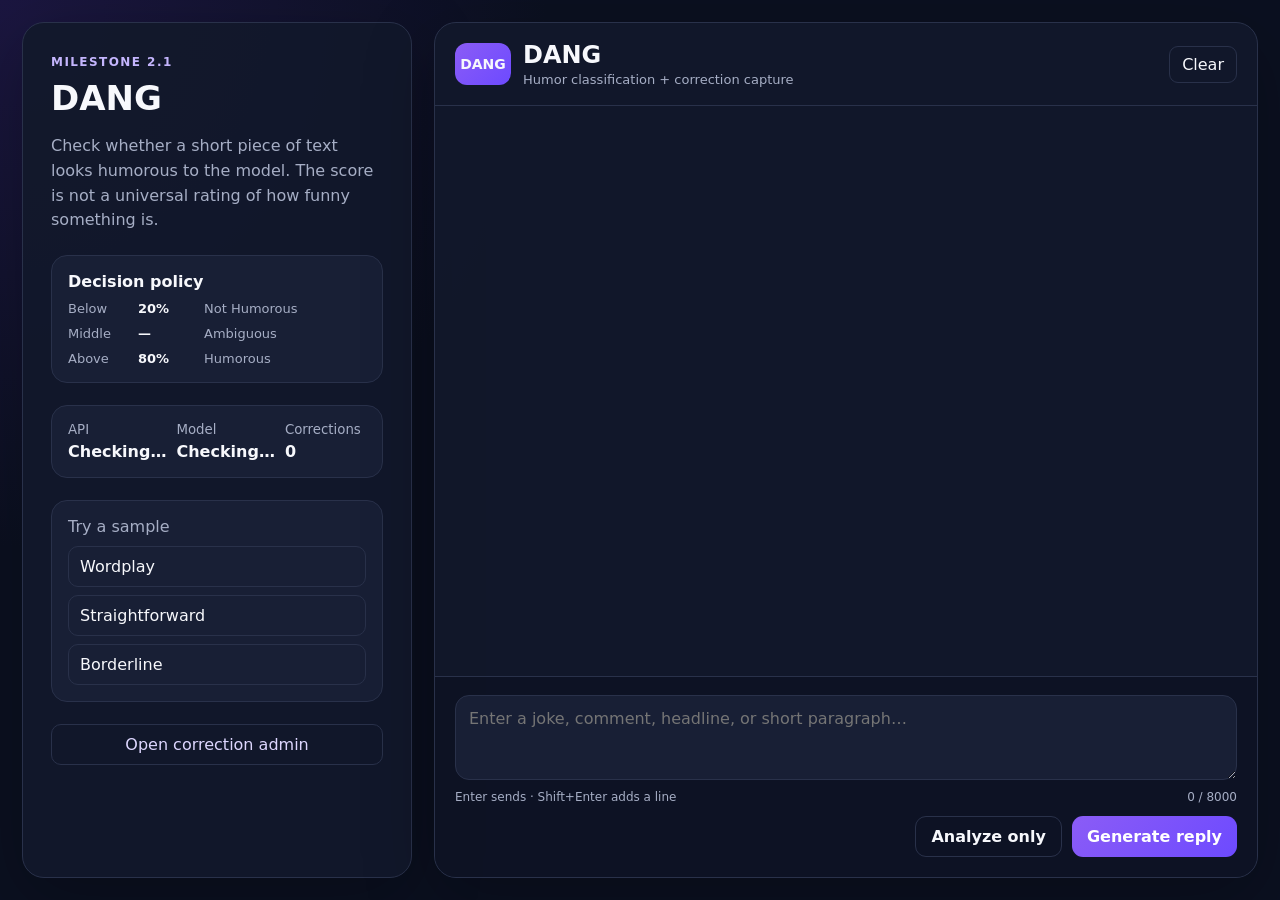
==== static/index.html @ 33f9b9e1 "Apply DANG branding to chat and administration" ====
<!DOCTYPE html><html lang="en"><head><meta charset="UTF-8"><meta name="viewport" content="width=device-width,initial-scale=1"><title>DANG</title><link rel="stylesheet" href="/static/style.css"></head><body><main class="shell"><aside class="sidebar"><span class="eyebrow">Milestone 2.1</span><h1>DANG</h1><p class="lead">Check whether a short piece of text looks humorous to the model. The score is not a universal rating of how funny something is.</p><div class="threshold-card"><strong>Decision policy</strong><div><span>Below</span><b id="low-band">20%</b><span>Not Humorous</span></div><div><span>Middle</span><b>—</b><span>Ambiguous</span></div><div><span>Above</span><b id="high-band">80%</b><span>Humorous</span></div></div><div class="status-grid"><div><small>API</small><b id="api-status">Checking…</b></div><div><small>Model</small><b id="model-status">Checking…</b></div><div><small>Corrections</small><b id="feedback-count">0</b></div></div><div class="samples"><p>Try a sample</p><button data-sample="I told my suitcase there would be no vacation this year. Now I'm dealing with emotional baggage.">Wordplay</button><button data-sample="The meeting will begin at 10:00 AM in conference room three.">Straightforward</button><button data-sample="My alarm clock and I have a complicated relationship.">Borderline</button></div><a class="admin-link" href="/admin">Open correction admin</a></aside><section class="chat"><header><div class="logo">DANG</div><div><h2>DANG</h2><p>Humor classification + correction capture</p></div><button id="clear-btn" class="ghost">Clear</button></header><div id="chat-box" class="chat-box"></div><div class="composer"><textarea id="user-input" maxlength="8000" rows="3" placeholder="Enter a joke, comment, headline, or short paragraph…"></textarea><div class="input-meta"><span>Enter sends · Shift+Enter adds a line</span><span id="char-count">0 / 8000</span></div><div class="actions"><button id="analyze-btn" class="secondary">Analyze only</button><button id="send-btn">Generate reply</button></div></div></section></main><script src="/static/script.js"></script></body></html>
---- static/style.css ----
:root{color-scheme:dark;--bg:#0b1020;--panel:#12182b;--panel2:#181f35;--line:#29314a;--text:#f7f8fc;--muted:#a6aec5;--primary:#8b5cf6;--primary2:#6d4aff}*{box-sizing:border-box}body{margin:0;font-family:Inter,ui-sans-serif,system-ui,-apple-system,BlinkMacSystemFont,"Segoe UI",sans-serif;background:radial-gradient(circle at top left,#1b1640 0,var(--bg) 35%);color:var(--text)}button,textarea,select{font:inherit}button{cursor:pointer}.shell{min-height:100vh;display:grid;grid-template-columns:minmax(300px,390px) minmax(0,1fr);gap:22px;padding:22px}.sidebar,.chat,.admin-shell{background:rgba(18,24,43,.92);border:1px solid var(--line);border-radius:22px;box-shadow:0 20px 70px rgba(0,0,0,.25)}.sidebar{padding:28px}.eyebrow{font-size:12px;text-transform:uppercase;letter-spacing:.12em;color:#c4b5fd;font-weight:800}h1{font-size:34px;margin:8px 0 10px}.lead{color:var(--muted);line-height:1.55}.threshold-card,.status-grid,.samples{margin-top:22px;border:1px solid var(--line);border-radius:16px;background:var(--panel2);padding:16px}.threshold-card>div{margin-top:10px;display:grid;grid-template-columns:62px 58px 1fr;gap:8px;color:var(--muted);font-size:13px}.threshold-card b{color:var(--text)}.status-grid{display:grid;grid-template-columns:repeat(3,1fr);gap:10px}.status-grid div{display:grid;gap:5px}.status-grid small{color:var(--muted)}.samples p{margin:0 0 10px;color:var(--muted)}.samples button,.ghost,.secondary,.incorrect-btn,.correction-choice,.admin-button{background:transparent;color:var(--text);border:1px solid var(--line)}.samples button{display:block;width:100%;text-align:left;margin-top:8px;padding:10px 11px;border-radius:10px}.admin-link,.admin-home-link{display:block;color:#ddd6fe;text-decoration:none;border:1px solid var(--line);border-radius:10px;padding:10px 12px}.admin-link{margin-top:22px;text-align:center}.chat{min-height:calc(100vh - 44px);display:grid;grid-template-rows:auto 1fr auto;overflow:hidden}.chat header{display:flex;align-items:center;gap:12px;padding:18px 20px;border-bottom:1px solid var(--line)}.logo{width:56px;height:42px;flex-shrink:0;font-size:14px;border-radius:12px;display:grid;place-items:center;font-weight:900;background:linear-gradient(135deg,var(--primary),var(--primary2))}.chat header h2{margin:0}.chat header p{margin:3px 0 0;color:var(--muted);font-size:13px}.ghost{margin-left:auto;padding:8px 12px;border-radius:9px}.chat-box{padding:22px;overflow-y:auto;display:flex;flex-direction:column;gap:14px}.message{max-width:760px}.message.user{align-self:flex-end}.bubble{padding:13px 15px;border-radius:16px;line-height:1.5;background:var(--panel2);border:1px solid var(--line);white-space:pre-wrap}.user .bubble{background:linear-gradient(135deg,#6842ce,#5134ae);border-color:transparent}.result-card{margin-top:9px;padding:13px;border-radius:13px;border:1px solid var(--line);background:rgba(8,12,25,.5)}.result-row{display:grid;grid-template-columns:145px 1fr;gap:12px;padding:5px 0}.result-row span:first-child{color:var(--muted)}.explanation{margin:9px 0 0;color:var(--muted);line-height:1.45;font-size:13px}.source{margin-top:9px;color:#c4b5fd;font-size:12px}.composer{padding:18px 20px 20px;border-top:1px solid var(--line);background:rgba(11,16,32,.6)}textarea{width:100%;resize:vertical;min-height:78px;border:1px solid var(--line);border-radius:14px;background:var(--panel2);color:var(--text);padding:13px}.input-meta{display:flex;justify-content:space-between;margin-top:6px;font-size:12px;color:var(--muted)}.actions{display:flex;justify-content:flex-end;gap:10px;margin-top:12px}.actions button{border-radius:11px;padding:10px 15px;font-weight:750}#send-btn{border:0;background:linear-gradient(135deg,var(--primary),var(--primary2));color:#fff}.typing{color:var(--muted);font-size:13px}.error .bubble{border-color:#7f1d1d;color:#fecaca}.correction-wrapper{margin-top:14px;border-top:1px solid var(--line);padding-top:12px}.incorrect-btn,.correction-choice{padding:8px 11px;border-radius:9px;font-size:13px}.correction-panel{margin-top:10px;padding:12px;border-radius:11px;background:rgba(24,31,53,.85);border:1px solid var(--line)}.correction-choices{display:flex;flex-wrap:wrap;gap:8px;margin-top:10px}.correction-saved{color:#bbf7d0;font-size:13px}.correction-error{color:#fecaca;font-size:13px;margin-top:9px}.hidden{display:none!important}.admin-page{min-height:100vh;padding:22px}.admin-shell{max-width:1500px;margin:0 auto;overflow:hidden}.admin-header{padding:22px 24px;border-bottom:1px solid var(--line);display:flex;align-items:center;gap:14px}.admin-header h1{font-size:26px;margin:0}.admin-header p{margin:4px 0 0;color:var(--muted)}.admin-home-link{margin-left:auto}.admin-content{padding:22px 24px 28px}.admin-stats{display:grid;grid-template-columns:repeat(4,minmax(140px,1fr));gap:12px}.admin-stat{background:var(--panel2);border:1px solid var(--line);border-radius:14px;padding:15px}.admin-stat small{display:block;color:var(--muted);margin-bottom:7px}.admin-stat strong{font-size:24px}.admin-toolbar{margin-top:18px;display:flex;gap:10px;align-items:center}.admin-toolbar select,.admin-row select{background:var(--panel2);color:var(--text);border:1px solid var(--line);border-radius:9px;padding:8px}.admin-button{padding:8px 11px;border-radius:9px}.admin-button.primary{background:var(--primary2)}.admin-button.danger{color:#fecaca;border-color:#7f1d1d}.admin-db,.admin-message{color:var(--muted);font-size:12px;overflow-wrap:anywhere}.admin-table-wrap{overflow-x:auto;margin-top:18px;border:1px solid var(--line);border-radius:14px}.admin-table{width:100%;border-collapse:collapse;min-width:1050px}.admin-table th,.admin-table td{border-bottom:1px solid var(--line);padding:11px;text-align:left;vertical-align:top;font-size:13px}.admin-table th{background:rgba(8,12,25,.75);color:#ddd6fe}.admin-text{min-width:300px;max-width:520px;white-space:pre-wrap}.admin-empty{padding:36px;color:var(--muted);text-align:center}@media(max-width:900px){.shell{grid-template-columns:1fr}.admin-stats{grid-template-columns:repeat(2,1fr)}}
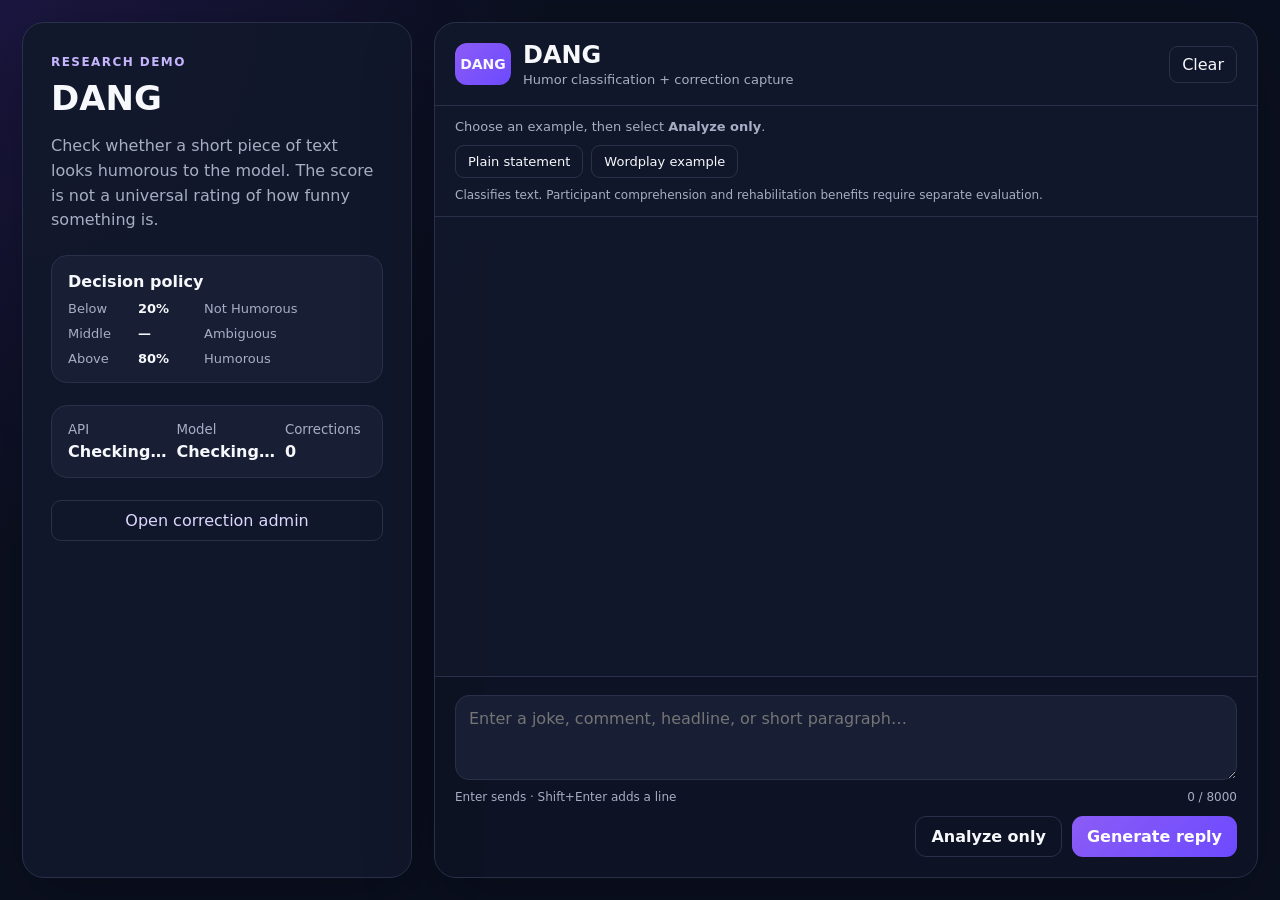
==== commit 12abee88: "Polish DANG research demo" ====
--- a/static/index.html
+++ b/static/index.html
@@ -1 +1,2 @@
-<!DOCTYPE html><html lang="en"><head><meta charset="UTF-8"><meta name="viewport" content="width=device-width,initial-scale=1"><title>DANG</title><link rel="stylesheet" href="/static/style.css"></head><body><main class="shell"><aside class="sidebar"><span class="eyebrow">Milestone 2.1</span><h1>DANG</h1><p class="lead">Check whether a short piece of text looks humorous to the model. The score is not a universal rating of how funny something is.</p><div class="threshold-card"><strong>Decision policy</strong><div><span>Below</span><b id="low-band">20%</b><span>Not Humorous</span></div><div><span>Middle</span><b>—</b><span>Ambiguous</span></div><div><span>Above</span><b id="high-band">80%</b><span>Humorous</span></div></div><div class="status-grid"><div><small>API</small><b id="api-status">Checking…</b></div><div><small>Model</small><b id="model-status">Checking…</b></div><div><small>Corrections</small><b id="feedback-count">0</b></div></div><div class="samples"><p>Try a sample</p><button data-sample="I told my suitcase there would be no vacation this year. Now I'm dealing with emotional baggage.">Wordplay</button><button data-sample="The meeting will begin at 10:00 AM in conference room three.">Straightforward</button><button data-sample="My alarm clock and I have a complicated relationship.">Borderline</button></div><a class="admin-link" href="/admin">Open correction admin</a></aside><section class="chat"><header><div class="logo">DANG</div><div><h2>DANG</h2><p>Humor classification + correction capture</p></div><button id="clear-btn" class="ghost">Clear</button></header><div id="chat-box" class="chat-box"></div><div class="composer"><textarea id="user-input" maxlength="8000" rows="3" placeholder="Enter a joke, comment, headline, or short paragraph…"></textarea><div class="input-meta"><span>Enter sends · Shift+Enter adds a line</span><span id="char-count">0 / 8000</span></div><div class="actions"><button id="analyze-btn" class="secondary">Analyze only</button><button id="send-btn">Generate reply</button></div></div></section></main><script src="/static/script.js"></script></body></html>
+<!DOCTYPE html><html lang="en"><head><meta charset="UTF-8"><meta name="viewport" content="width=device-width,initial-scale=1"><title>DANG</title><link rel="stylesheet" href="/static/style.css?v=20261002-demo"></head><body><main class="shell"><aside class="sidebar"><span class="eyebrow">Research demo</span><h1>DANG</h1><p class="lead">Check whether a short piece of text looks humorous to the model. The score is not a universal rating of how funny something is.</p><div class="threshold-card"><strong>Decision policy</strong><div><span>Below</span><b id="low-band">20%</b><span>Not Humorous</span></div><div><span>Middle</span><b>—</b><span>Ambiguous</span></div><div><span>Above</span><b id="high-band">80%</b><span>Humorous</span></div></div><div class="status-grid"><div><small>API</small><b id="api-status">Checking…</b></div><div><small>Model</small><b id="model-status">Checking…</b></div><div><small>Corrections</small><b id="feedback-count">0</b></div></div><a class="admin-link" href="/admin">Open correction admin</a></aside><section class="chat"><header><div class="logo">DANG</div><div><h2>DANG</h2><p>Humor classification + correction capture</p></div><button id="clear-btn" class="ghost">Clear</button></header><div class="demo-toolbar" aria-label="Demo examples"><p>Choose an example, then select <strong>Analyze only</strong>.</p><div class="demo-examples"><button type="button" data-sample="The meeting starts at nine tomorrow.">Plain statement</button><button type="button" data-sample="I used to be a baker, but I couldn't make enough dough.">Wordplay example</button></div><p class="research-note">Classifies text. Participant comprehension and rehabilitation benefits require separate evaluation.</p></div><div id="chat-box" class="chat-box"></div><div class="composer"><textarea id="user-input" maxlength="8000" rows="3" placeholder="Enter a joke, comment, headline, or short paragraph…"></textarea><div class="input-meta"><span>Enter sends · Shift+Enter adds a line</span><span id="char-count">0 / 8000</span></div><div class="actions"><button id="analyze-btn" class="secondary">Analyze only</button><button id="send-btn">Generate reply</button></div></div></section></main><script src="/static/script.js"></script></body></html>
+
--- a/static/style.css
+++ b/static/style.css
@@ -1 +1,13 @@
 :root{color-scheme:dark;--bg:#0b1020;--panel:#12182b;--panel2:#181f35;--line:#29314a;--text:#f7f8fc;--muted:#a6aec5;--primary:#8b5cf6;--primary2:#6d4aff}*{box-sizing:border-box}body{margin:0;font-family:Inter,ui-sans-serif,system-ui,-apple-system,BlinkMacSystemFont,"Segoe UI",sans-serif;background:radial-gradient(circle at top left,#1b1640 0,var(--bg) 35%);color:var(--text)}button,textarea,select{font:inherit}button{cursor:pointer}.shell{min-height:100vh;display:grid;grid-template-columns:minmax(300px,390px) minmax(0,1fr);gap:22px;padding:22px}.sidebar,.chat,.admin-shell{background:rgba(18,24,43,.92);border:1px solid var(--line);border-radius:22px;box-shadow:0 20px 70px rgba(0,0,0,.25)}.sidebar{padding:28px}.eyebrow{font-size:12px;text-transform:uppercase;letter-spacing:.12em;color:#c4b5fd;font-weight:800}h1{font-size:34px;margin:8px 0 10px}.lead{color:var(--muted);line-height:1.55}.threshold-card,.status-grid,.samples{margin-top:22px;border:1px solid var(--line);border-radius:16px;background:var(--panel2);padding:16px}.threshold-card>div{margin-top:10px;display:grid;grid-template-columns:62px 58px 1fr;gap:8px;color:var(--muted);font-size:13px}.threshold-card b{color:var(--text)}.status-grid{display:grid;grid-template-columns:repeat(3,1fr);gap:10px}.status-grid div{display:grid;gap:5px}.status-grid small{color:var(--muted)}.samples p{margin:0 0 10px;color:var(--muted)}.samples button,.ghost,.secondary,.incorrect-btn,.correction-choice,.admin-button{background:transparent;color:var(--text);border:1px solid var(--line)}.samples button{display:block;width:100%;text-align:left;margin-top:8px;padding:10px 11px;border-radius:10px}.admin-link,.admin-home-link{display:block;color:#ddd6fe;text-decoration:none;border:1px solid var(--line);border-radius:10px;padding:10px 12px}.admin-link{margin-top:22px;text-align:center}.chat{min-height:calc(100vh - 44px);display:grid;grid-template-rows:auto 1fr auto;overflow:hidden}.chat header{display:flex;align-items:center;gap:12px;padding:18px 20px;border-bottom:1px solid var(--line)}.logo{width:56px;height:42px;flex-shrink:0;font-size:14px;border-radius:12px;display:grid;place-items:center;font-weight:900;background:linear-gradient(135deg,var(--primary),var(--primary2))}.chat header h2{margin:0}.chat header p{margin:3px 0 0;color:var(--muted);font-size:13px}.ghost{margin-left:auto;padding:8px 12px;border-radius:9px}.chat-box{padding:22px;overflow-y:auto;display:flex;flex-direction:column;gap:14px}.message{max-width:760px}.message.user{align-self:flex-end}.bubble{padding:13px 15px;border-radius:16px;line-height:1.5;background:var(--panel2);border:1px solid var(--line);white-space:pre-wrap}.user .bubble{background:linear-gradient(135deg,#6842ce,#5134ae);border-color:transparent}.result-card{margin-top:9px;padding:13px;border-radius:13px;border:1px solid var(--line);background:rgba(8,12,25,.5)}.result-row{display:grid;grid-template-columns:145px 1fr;gap:12px;padding:5px 0}.result-row span:first-child{color:var(--muted)}.explanation{margin:9px 0 0;color:var(--muted);line-height:1.45;font-size:13px}.source{margin-top:9px;color:#c4b5fd;font-size:12px}.composer{padding:18px 20px 20px;border-top:1px solid var(--line);background:rgba(11,16,32,.6)}textarea{width:100%;resize:vertical;min-height:78px;border:1px solid var(--line);border-radius:14px;background:var(--panel2);color:var(--text);padding:13px}.input-meta{display:flex;justify-content:space-between;margin-top:6px;font-size:12px;color:var(--muted)}.actions{display:flex;justify-content:flex-end;gap:10px;margin-top:12px}.actions button{border-radius:11px;padding:10px 15px;font-weight:750}#send-btn{border:0;background:linear-gradient(135deg,var(--primary),var(--primary2));color:#fff}.typing{color:var(--muted);font-size:13px}.error .bubble{border-color:#7f1d1d;color:#fecaca}.correction-wrapper{margin-top:14px;border-top:1px solid var(--line);padding-top:12px}.incorrect-btn,.correction-choice{padding:8px 11px;border-radius:9px;font-size:13px}.correction-panel{margin-top:10px;padding:12px;border-radius:11px;background:rgba(24,31,53,.85);border:1px solid var(--line)}.correction-choices{display:flex;flex-wrap:wrap;gap:8px;margin-top:10px}.correction-saved{color:#bbf7d0;font-size:13px}.correction-error{color:#fecaca;font-size:13px;margin-top:9px}.hidden{display:none!important}.admin-page{min-height:100vh;padding:22px}.admin-shell{max-width:1500px;margin:0 auto;overflow:hidden}.admin-header{padding:22px 24px;border-bottom:1px solid var(--line);display:flex;align-items:center;gap:14px}.admin-header h1{font-size:26px;margin:0}.admin-header p{margin:4px 0 0;color:var(--muted)}.admin-home-link{margin-left:auto}.admin-content{padding:22px 24px 28px}.admin-stats{display:grid;grid-template-columns:repeat(4,minmax(140px,1fr));gap:12px}.admin-stat{background:var(--panel2);border:1px solid var(--line);border-radius:14px;padding:15px}.admin-stat small{display:block;color:var(--muted);margin-bottom:7px}.admin-stat strong{font-size:24px}.admin-toolbar{margin-top:18px;display:flex;gap:10px;align-items:center}.admin-toolbar select,.admin-row select{background:var(--panel2);color:var(--text);border:1px solid var(--line);border-radius:9px;padding:8px}.admin-button{padding:8px 11px;border-radius:9px}.admin-button.primary{background:var(--primary2)}.admin-button.danger{color:#fecaca;border-color:#7f1d1d}.admin-db,.admin-message{color:var(--muted);font-size:12px;overflow-wrap:anywhere}.admin-table-wrap{overflow-x:auto;margin-top:18px;border:1px solid var(--line);border-radius:14px}.admin-table{width:100%;border-collapse:collapse;min-width:1050px}.admin-table th,.admin-table td{border-bottom:1px solid var(--line);padding:11px;text-align:left;vertical-align:top;font-size:13px}.admin-table th{background:rgba(8,12,25,.75);color:#ddd6fe}.admin-text{min-width:300px;max-width:520px;white-space:pre-wrap}.admin-empty{padding:36px;color:var(--muted);text-align:center}@media(max-width:900px){.shell{grid-template-columns:1fr}.admin-stats{grid-template-columns:repeat(2,1fr)}}
+
+
+/* Short research demonstration: examples remain beside the conversation. */
+.demo-toolbar { padding: 12px 20px; border-bottom: 1px solid var(--line, #29314a); flex-shrink: 0; }
+.demo-toolbar p { margin: 0 0 8px; font-size: 13px; line-height: 1.45; color: var(--muted, #a6aec5); }
+.demo-examples { display: flex; flex-wrap: wrap; gap: 8px; }
+.demo-examples button { width: auto; margin: 0; padding: 8px 12px; border: 1px solid var(--line, #45405f); border-radius: 9px; background: transparent; color: inherit; font: inherit; font-size: 13px; cursor: pointer; }
+.demo-examples button:hover { background: rgba(139, 92, 246, .16); }
+.demo-examples button:focus-visible { outline: 2px solid #a78bfa; outline-offset: 3px; }
+.demo-toolbar .research-note { margin: 9px 0 0; font-size: 12px; }
+
+.chat { grid-template-rows: auto auto 1fr auto; }
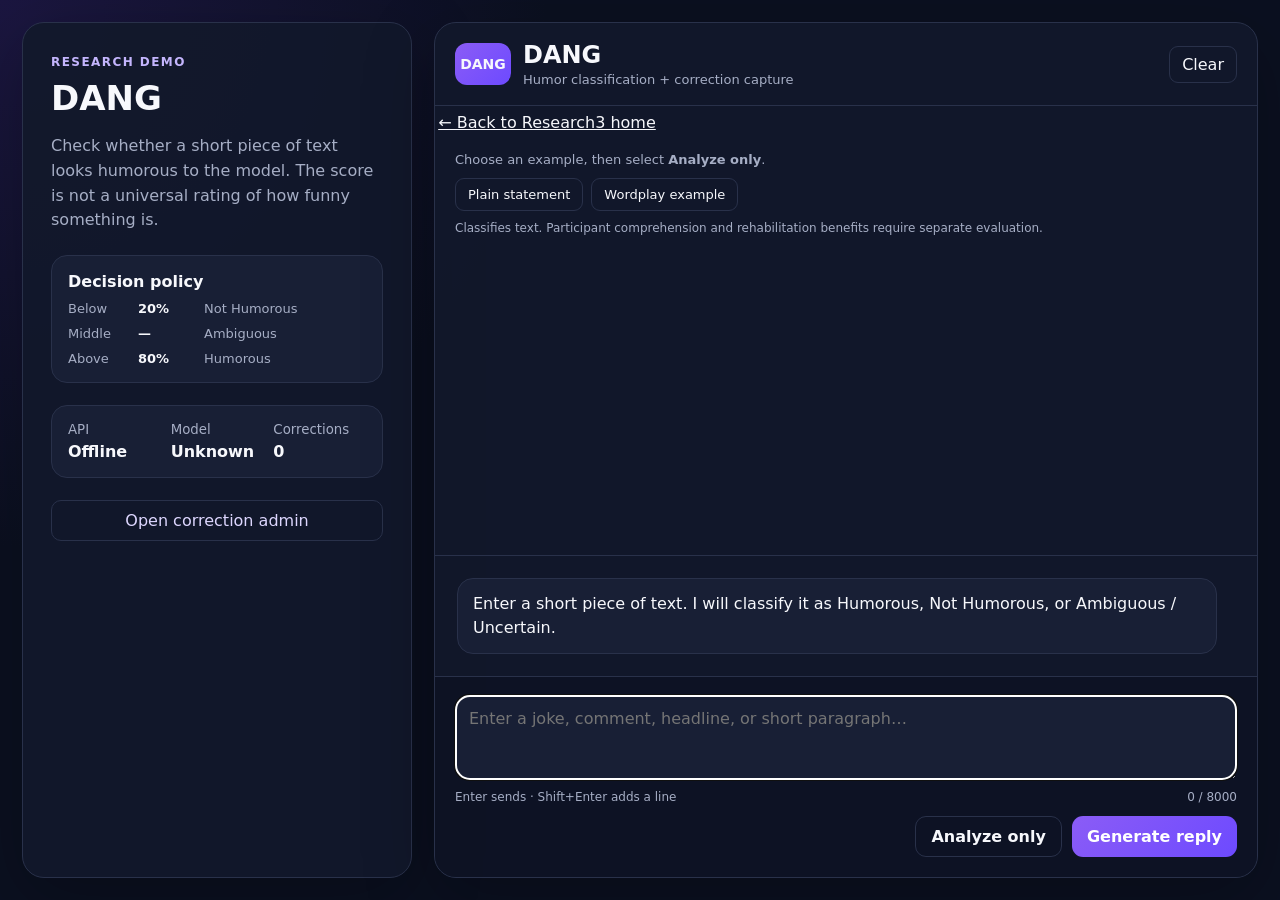
==== commit c5d1587c: "Add Research3 home links to bot pages" ====
--- a/static/index.html
+++ b/static/index.html
@@ -1,2 +1,2 @@
-<!DOCTYPE html><html lang="en"><head><meta charset="UTF-8"><meta name="viewport" content="width=device-width,initial-scale=1"><title>DANG</title><link rel="stylesheet" href="/static/style.css?v=20261002-demo"></head><body><main class="shell"><aside class="sidebar"><span class="eyebrow">Research demo</span><h1>DANG</h1><p class="lead">Check whether a short piece of text looks humorous to the model. The score is not a universal rating of how funny something is.</p><div class="threshold-card"><strong>Decision policy</strong><div><span>Below</span><b id="low-band">20%</b><span>Not Humorous</span></div><div><span>Middle</span><b>—</b><span>Ambiguous</span></div><div><span>Above</span><b id="high-band">80%</b><span>Humorous</span></div></div><div class="status-grid"><div><small>API</small><b id="api-status">Checking…</b></div><div><small>Model</small><b id="model-status">Checking…</b></div><div><small>Corrections</small><b id="feedback-count">0</b></div></div><a class="admin-link" href="/admin">Open correction admin</a></aside><section class="chat"><header><div class="logo">DANG</div><div><h2>DANG</h2><p>Humor classification + correction capture</p></div><button id="clear-btn" class="ghost">Clear</button></header><div class="demo-toolbar" aria-label="Demo examples"><p>Choose an example, then select <strong>Analyze only</strong>.</p><div class="demo-examples"><button type="button" data-sample="The meeting starts at nine tomorrow.">Plain statement</button><button type="button" data-sample="I used to be a baker, but I couldn't make enough dough.">Wordplay example</button></div><p class="research-note">Classifies text. Participant comprehension and rehabilitation benefits require separate evaluation.</p></div><div id="chat-box" class="chat-box"></div><div class="composer"><textarea id="user-input" maxlength="8000" rows="3" placeholder="Enter a joke, comment, headline, or short paragraph…"></textarea><div class="input-meta"><span>Enter sends · Shift+Enter adds a line</span><span id="char-count">0 / 8000</span></div><div class="actions"><button id="analyze-btn" class="secondary">Analyze only</button><button id="send-btn">Generate reply</button></div></div></section></main><script src="/static/script.js"></script></body></html>
+<!DOCTYPE html><html lang="en"><head><meta charset="UTF-8"><meta name="viewport" content="width=device-width,initial-scale=1"><title>DANG</title><link rel="stylesheet" href="/static/style.css?v=20261002-demo"></head><body><main class="shell"><aside class="sidebar"><span class="eyebrow">Research demo</span><h1>DANG</h1><p class="lead">Check whether a short piece of text looks humorous to the model. The score is not a universal rating of how funny something is.</p><div class="threshold-card"><strong>Decision policy</strong><div><span>Below</span><b id="low-band">20%</b><span>Not Humorous</span></div><div><span>Middle</span><b>—</b><span>Ambiguous</span></div><div><span>Above</span><b id="high-band">80%</b><span>Humorous</span></div></div><div class="status-grid"><div><small>API</small><b id="api-status">Checking…</b></div><div><small>Model</small><b id="model-status">Checking…</b></div><div><small>Corrections</small><b id="feedback-count">0</b></div></div><a class="admin-link" href="/admin">Open correction admin</a></aside><section class="chat"><header><div class="logo">DANG</div><div><h2>DANG</h2><p>Humor classification + correction capture</p></div><button id="clear-btn" class="ghost">Clear</button></header><nav aria-label="Research3 navigation"><a id="research3-home" href="https://research3.org/" style="display:inline-block;padding:.45em .2em;color:inherit;text-decoration:underline">← Back to Research3 home</a></nav><div class="demo-toolbar" aria-label="Demo examples"><p>Choose an example, then select <strong>Analyze only</strong>.</p><div class="demo-examples"><button type="button" data-sample="The meeting starts at nine tomorrow.">Plain statement</button><button type="button" data-sample="I used to be a baker, but I couldn't make enough dough.">Wordplay example</button></div><p class="research-note">Classifies text. Participant comprehension and rehabilitation benefits require separate evaluation.</p></div><div id="chat-box" class="chat-box"></div><div class="composer"><textarea id="user-input" maxlength="8000" rows="3" placeholder="Enter a joke, comment, headline, or short paragraph…"></textarea><div class="input-meta"><span>Enter sends · Shift+Enter adds a line</span><span id="char-count">0 / 8000</span></div><div class="actions"><button id="analyze-btn" class="secondary">Analyze only</button><button id="send-btn">Generate reply</button></div></div></section></main><script src="/static/script.js"></script></body></html>
 
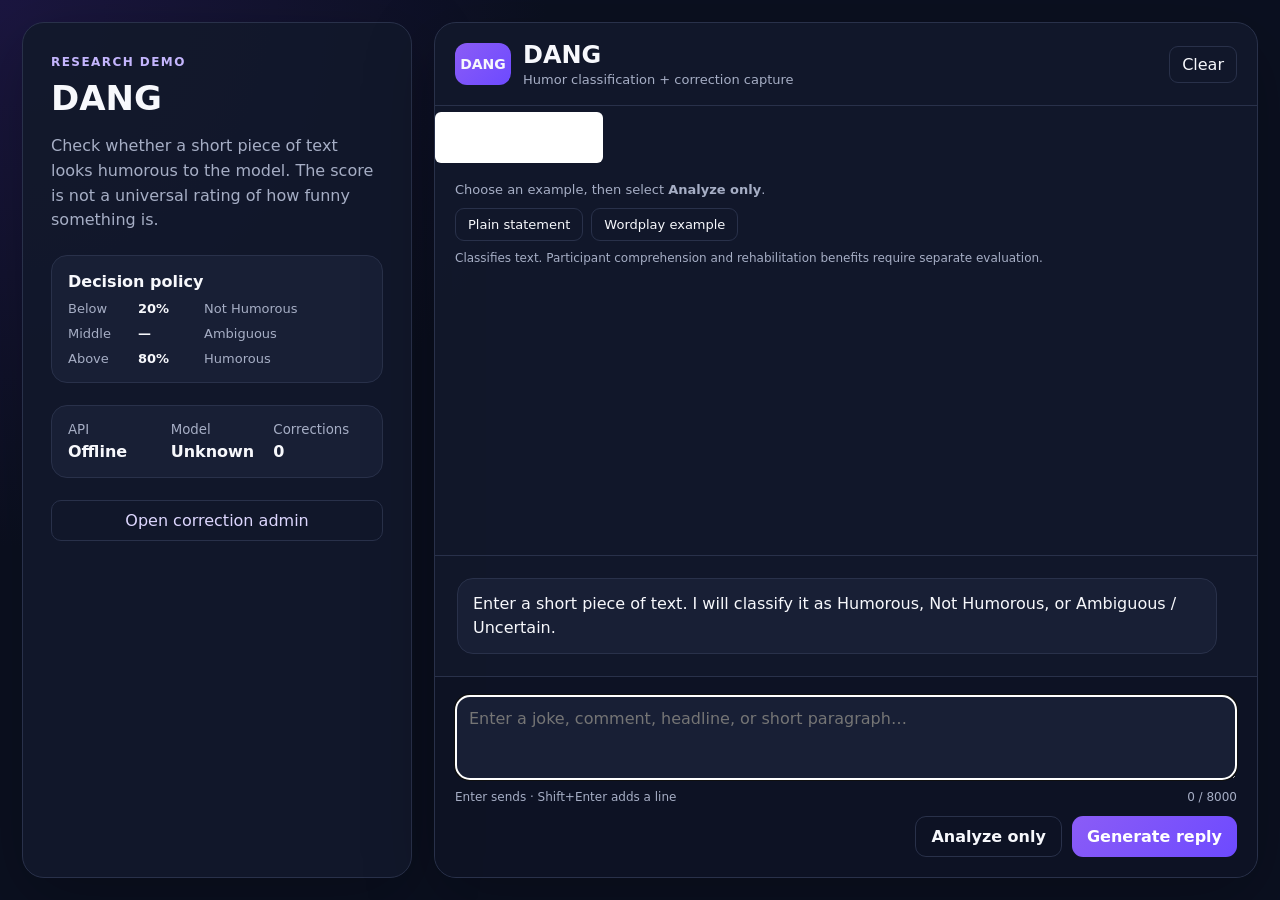
==== commit d38dc1c8: "Apply shared Research3 branding" ====
--- a/static/index.html
+++ b/static/index.html
@@ -1,2 +1,2 @@
-<!DOCTYPE html><html lang="en"><head><meta charset="UTF-8"><meta name="viewport" content="width=device-width,initial-scale=1"><title>DANG</title><link rel="stylesheet" href="/static/style.css?v=20261002-demo"></head><body><main class="shell"><aside class="sidebar"><span class="eyebrow">Research demo</span><h1>DANG</h1><p class="lead">Check whether a short piece of text looks humorous to the model. The score is not a universal rating of how funny something is.</p><div class="threshold-card"><strong>Decision policy</strong><div><span>Below</span><b id="low-band">20%</b><span>Not Humorous</span></div><div><span>Middle</span><b>—</b><span>Ambiguous</span></div><div><span>Above</span><b id="high-band">80%</b><span>Humorous</span></div></div><div class="status-grid"><div><small>API</small><b id="api-status">Checking…</b></div><div><small>Model</small><b id="model-status">Checking…</b></div><div><small>Corrections</small><b id="feedback-count">0</b></div></div><a class="admin-link" href="/admin">Open correction admin</a></aside><section class="chat"><header><div class="logo">DANG</div><div><h2>DANG</h2><p>Humor classification + correction capture</p></div><button id="clear-btn" class="ghost">Clear</button></header><nav aria-label="Research3 navigation"><a id="research3-home" href="https://research3.org/" style="display:inline-block;padding:.45em .2em;color:inherit;text-decoration:underline">← Back to Research3 home</a></nav><div class="demo-toolbar" aria-label="Demo examples"><p>Choose an example, then select <strong>Analyze only</strong>.</p><div class="demo-examples"><button type="button" data-sample="The meeting starts at nine tomorrow.">Plain statement</button><button type="button" data-sample="I used to be a baker, but I couldn't make enough dough.">Wordplay example</button></div><p class="research-note">Classifies text. Participant comprehension and rehabilitation benefits require separate evaluation.</p></div><div id="chat-box" class="chat-box"></div><div class="composer"><textarea id="user-input" maxlength="8000" rows="3" placeholder="Enter a joke, comment, headline, or short paragraph…"></textarea><div class="input-meta"><span>Enter sends · Shift+Enter adds a line</span><span id="char-count">0 / 8000</span></div><div class="actions"><button id="analyze-btn" class="secondary">Analyze only</button><button id="send-btn">Generate reply</button></div></div></section></main><script src="/static/script.js"></script></body></html>
+<!DOCTYPE html><html lang="en"><head><meta charset="UTF-8"><meta name="viewport" content="width=device-width,initial-scale=1"><title>DANG</title><link rel="icon" type="image/svg+xml" href="https://research3.org/assets/research3-icon.svg"><link rel="stylesheet" href="/static/style.css?v=20261002-demo"></head><body><main class="shell"><aside class="sidebar"><span class="eyebrow">Research demo</span><h1>DANG</h1><p class="lead">Check whether a short piece of text looks humorous to the model. The score is not a universal rating of how funny something is.</p><div class="threshold-card"><strong>Decision policy</strong><div><span>Below</span><b id="low-band">20%</b><span>Not Humorous</span></div><div><span>Middle</span><b>—</b><span>Ambiguous</span></div><div><span>Above</span><b id="high-band">80%</b><span>Humorous</span></div></div><div class="status-grid"><div><small>API</small><b id="api-status">Checking…</b></div><div><small>Model</small><b id="model-status">Checking…</b></div><div><small>Corrections</small><b id="feedback-count">0</b></div></div><a class="admin-link" href="/admin">Open correction admin</a></aside><section class="chat"><header><div class="logo">DANG</div><div><h2>DANG</h2><p>Humor classification + correction capture</p></div><button id="clear-btn" class="ghost">Clear</button></header><nav aria-label="Research3 navigation"><a id="research3-home" href="https://research3.org/" aria-label="Back to Research3 home" style="display:block;position:relative;overflow:hidden;width:min(100%, 168px);aspect-ratio:760 / 232;margin:6px 0;border-radius:6px;background:#fff"><img src="https://research3.org/assets/research3-logo.png" alt="Research3" width="1024" height="572" style="position:absolute;width:134.736842%;max-width:none;height:auto;left:-17.5%;top:-71.12069%"></a></nav><div class="demo-toolbar" aria-label="Demo examples"><p>Choose an example, then select <strong>Analyze only</strong>.</p><div class="demo-examples"><button type="button" data-sample="The meeting starts at nine tomorrow.">Plain statement</button><button type="button" data-sample="I used to be a baker, but I couldn't make enough dough.">Wordplay example</button></div><p class="research-note">Classifies text. Participant comprehension and rehabilitation benefits require separate evaluation.</p></div><div id="chat-box" class="chat-box"></div><div class="composer"><textarea id="user-input" maxlength="8000" rows="3" placeholder="Enter a joke, comment, headline, or short paragraph…"></textarea><div class="input-meta"><span>Enter sends · Shift+Enter adds a line</span><span id="char-count">0 / 8000</span></div><div class="actions"><button id="analyze-btn" class="secondary">Analyze only</button><button id="send-btn">Generate reply</button></div></div></section></main><script src="/static/script.js"></script></body></html>
 
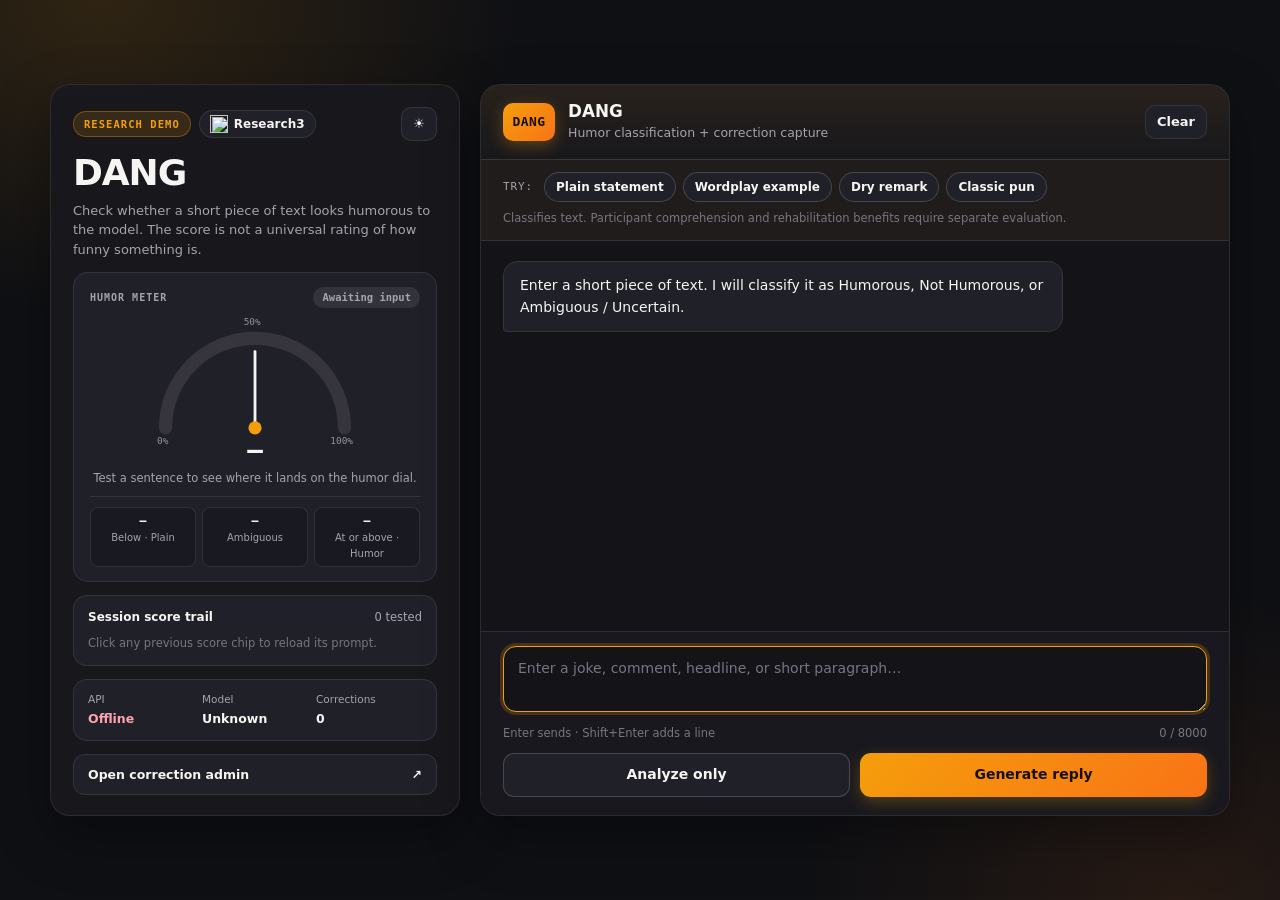
==== commit 0ddde803: "Refresh the DANG bot frontend" ====
--- a/static/index.html
+++ b/static/index.html
@@ -1,2 +1,117 @@
-<!DOCTYPE html><html lang="en"><head><meta charset="UTF-8"><meta name="viewport" content="width=device-width,initial-scale=1"><title>DANG</title><link rel="icon" type="image/svg+xml" href="https://research3.org/assets/research3-icon.svg"><link rel="stylesheet" href="/static/style.css?v=20261002-demo"></head><body><main class="shell"><aside class="sidebar"><span class="eyebrow">Research demo</span><h1>DANG</h1><p class="lead">Check whether a short piece of text looks humorous to the model. The score is not a universal rating of how funny something is.</p><div class="threshold-card"><strong>Decision policy</strong><div><span>Below</span><b id="low-band">20%</b><span>Not Humorous</span></div><div><span>Middle</span><b>—</b><span>Ambiguous</span></div><div><span>Above</span><b id="high-band">80%</b><span>Humorous</span></div></div><div class="status-grid"><div><small>API</small><b id="api-status">Checking…</b></div><div><small>Model</small><b id="model-status">Checking…</b></div><div><small>Corrections</small><b id="feedback-count">0</b></div></div><a class="admin-link" href="/admin">Open correction admin</a></aside><section class="chat"><header><div class="logo">DANG</div><div><h2>DANG</h2><p>Humor classification + correction capture</p></div><button id="clear-btn" class="ghost">Clear</button></header><nav aria-label="Research3 navigation"><a id="research3-home" href="https://research3.org/" aria-label="Back to Research3 home" style="display:block;position:relative;overflow:hidden;width:min(100%, 168px);aspect-ratio:760 / 232;margin:6px 0;border-radius:6px;background:#fff"><img src="https://research3.org/assets/research3-logo.png" alt="Research3" width="1024" height="572" style="position:absolute;width:134.736842%;max-width:none;height:auto;left:-17.5%;top:-71.12069%"></a></nav><div class="demo-toolbar" aria-label="Demo examples"><p>Choose an example, then select <strong>Analyze only</strong>.</p><div class="demo-examples"><button type="button" data-sample="The meeting starts at nine tomorrow.">Plain statement</button><button type="button" data-sample="I used to be a baker, but I couldn't make enough dough.">Wordplay example</button></div><p class="research-note">Classifies text. Participant comprehension and rehabilitation benefits require separate evaluation.</p></div><div id="chat-box" class="chat-box"></div><div class="composer"><textarea id="user-input" maxlength="8000" rows="3" placeholder="Enter a joke, comment, headline, or short paragraph…"></textarea><div class="input-meta"><span>Enter sends · Shift+Enter adds a line</span><span id="char-count">0 / 8000</span></div><div class="actions"><button id="analyze-btn" class="secondary">Analyze only</button><button id="send-btn">Generate reply</button></div></div></section></main><script src="/static/script.js"></script></body></html>
+<!DOCTYPE html>
+<html lang="en">
+<head>
+  <meta charset="UTF-8">
+  <meta name="viewport" content="width=device-width,initial-scale=1">
+  <title>DANG | Research3</title>
+  <link rel="icon" type="image/svg+xml" href="https://research3.org/assets/research3-icon.svg">
+  <link rel="stylesheet" href="/static/style.css?v=20261126-ui2">
+</head>
+<body>
+<main class="shell">
+  <aside class="sidebar" aria-label="DANG humor gauge and controls">
+    <div class="topline">
+      <div class="topline-left">
+        <span class="eyebrow">Research demo</span>
+        <a id="research3-home" class="research3-link" href="https://research3.org/" aria-label="Back to Research3 home">
+          <img class="r3-icon" src="https://research3.org/assets/research3-icon.svg" alt="" width="18" height="18">
+          <span>Research3</span>
+        </a>
+      </div>
+      <button id="theme-btn" class="ghost" type="button" aria-label="Toggle theme" title="Toggle theme">☀</button>
+    </div>
 
+    <h1>DANG</h1>
+    <p class="lead">Check whether a short piece of text looks humorous to the model. The score is not a universal rating of how funny something is.</p>
+
+    <div class="dial-card" aria-label="Live humor meter dial">
+      <div class="dial-head">
+        <span class="dial-kicker">Humor Meter</span>
+        <span id="dial-verdict" class="dial-verdict">Awaiting input</span>
+      </div>
+
+      <svg class="dial-svg" viewBox="0 -8 240 144" aria-label="Humor probability semicircular gauge">
+        <path d="M 25 115 A 95 95 0 0 1 215 115" fill="none" stroke="rgba(166,163,173,0.16)" stroke-width="14" stroke-linecap="round"/>
+        <path id="band-plain" d="M 25 115 A 95 95 0 0 1 215 115" pathLength="100" fill="none" stroke="#60a5fa" stroke-width="14" stroke-dasharray="0 100" opacity="0.72"/>
+        <path id="band-ambiguous" d="M 25 115 A 95 95 0 0 1 215 115" pathLength="100" fill="none" stroke="#f59e0b" stroke-width="14" stroke-dasharray="0 100" opacity="0.65"/>
+        <path id="band-humorous" d="M 25 115 A 95 95 0 0 1 215 115" pathLength="100" fill="none" stroke="#34d399" stroke-width="14" stroke-dasharray="0 100" opacity="0.82"/>
+        <g id="dial-needle" class="dial-needle">
+          <line x1="120" y1="115" x2="120" y2="34" stroke="currentColor" stroke-width="3" stroke-linecap="round"/>
+          <circle cx="120" cy="115" r="7" fill="#f59e0b"/>
+        </g>
+        <text x="16" y="132" fill="currentColor" opacity="0.55" font-size="10" font-family="ui-monospace, monospace">0%</text>
+        <text x="108" y="6" fill="currentColor" opacity="0.55" font-size="10" font-family="ui-monospace, monospace">50%</text>
+        <text x="200" y="132" fill="currentColor" opacity="0.55" font-size="10" font-family="ui-monospace, monospace">100%</text>
+      </svg>
+
+      <div id="dial-score" class="dial-score">—</div>
+      <p id="dial-margin" class="dial-margin">Test a sentence to see where it lands on the humor dial.</p>
+
+      <div class="policy-strip">
+        <div class="policy-item"><b id="low-band">—</b><span>Below · Plain</span></div>
+        <div class="policy-item"><b id="mid-band">—</b><span>Ambiguous</span></div>
+        <div class="policy-item"><b id="high-band">—</b><span>At or above · Humor</span></div>
+      </div>
+    </div>
+
+    <div class="trail-card">
+      <div class="trail-head">
+        <strong>Session score trail</strong>
+        <span id="trail-count">0 tested</span>
+      </div>
+      <div id="trail-list" class="trail-list">
+        <span class="trail-empty">Click any previous score chip to reload its prompt.</span>
+      </div>
+    </div>
+
+    <div class="status-grid">
+      <div><small>API</small><b id="api-status">Checking…</b></div>
+      <div><small>Model</small><b id="model-status">Checking…</b></div>
+      <div><small>Corrections</small><b id="feedback-count">0</b></div>
+    </div>
+
+    <a class="admin-link" href="/admin">
+      <span>Open correction admin</span>
+      <span aria-hidden="true">↗</span>
+    </a>
+  </aside>
+
+  <section class="chat" aria-label="DANG humor chat">
+    <header>
+      <div class="logo" aria-hidden="true">DANG</div>
+      <div>
+        <h2>DANG</h2>
+        <p>Humor classification + correction capture</p>
+      </div>
+      <button id="clear-btn" class="ghost" type="button">Clear</button>
+    </header>
+
+    <div class="demo-toolbar" aria-label="Demo examples">
+      <div class="demo-examples">
+        <span class="demo-label">Try:</span>
+        <button type="button" data-sample="The meeting starts at nine tomorrow.">Plain statement</button>
+        <button type="button" data-sample="I used to be a baker, but I couldn't make enough dough.">Wordplay example</button>
+        <button type="button" data-sample="My coffee is the only reason I'm still employed.">Dry remark</button>
+        <button type="button" data-sample="Why don't scientists trust atoms? Because they make up everything.">Classic pun</button>
+      </div>
+      <p class="research-note">Classifies text. Participant comprehension and rehabilitation benefits require separate evaluation.</p>
+    </div>
+
+    <div id="chat-box" class="chat-box" aria-live="polite"></div>
+
+    <div class="composer">
+      <textarea id="user-input" maxlength="8000" rows="2" placeholder="Enter a joke, comment, headline, or short paragraph…"></textarea>
+      <div class="input-meta">
+        <span>Enter sends · Shift+Enter adds a line</span>
+        <span id="char-count">0 / 8000</span>
+      </div>
+      <div class="actions">
+        <button id="analyze-btn" type="button" class="secondary">Analyze only</button>
+        <button id="send-btn" type="button">Generate reply</button>
+      </div>
+    </div>
+  </section>
+</main>
+<script src="/static/script.js?v=20261126-ui2"></script>
+</body>
+</html>
--- a/static/style.css
+++ b/static/style.css
@@ -1,13 +1,671 @@
-:root{color-scheme:dark;--bg:#0b1020;--panel:#12182b;--panel2:#181f35;--line:#29314a;--text:#f7f8fc;--muted:#a6aec5;--primary:#8b5cf6;--primary2:#6d4aff}*{box-sizing:border-box}body{margin:0;font-family:Inter,ui-sans-serif,system-ui,-apple-system,BlinkMacSystemFont,"Segoe UI",sans-serif;background:radial-gradient(circle at top left,#1b1640 0,var(--bg) 35%);color:var(--text)}button,textarea,select{font:inherit}button{cursor:pointer}.shell{min-height:100vh;display:grid;grid-template-columns:minmax(300px,390px) minmax(0,1fr);gap:22px;padding:22px}.sidebar,.chat,.admin-shell{background:rgba(18,24,43,.92);border:1px solid var(--line);border-radius:22px;box-shadow:0 20px 70px rgba(0,0,0,.25)}.sidebar{padding:28px}.eyebrow{font-size:12px;text-transform:uppercase;letter-spacing:.12em;color:#c4b5fd;font-weight:800}h1{font-size:34px;margin:8px 0 10px}.lead{color:var(--muted);line-height:1.55}.threshold-card,.status-grid,.samples{margin-top:22px;border:1px solid var(--line);border-radius:16px;background:var(--panel2);padding:16px}.threshold-card>div{margin-top:10px;display:grid;grid-template-columns:62px 58px 1fr;gap:8px;color:var(--muted);font-size:13px}.threshold-card b{color:var(--text)}.status-grid{display:grid;grid-template-columns:repeat(3,1fr);gap:10px}.status-grid div{display:grid;gap:5px}.status-grid small{color:var(--muted)}.samples p{margin:0 0 10px;color:var(--muted)}.samples button,.ghost,.secondary,.incorrect-btn,.correction-choice,.admin-button{background:transparent;color:var(--text);border:1px solid var(--line)}.samples button{display:block;width:100%;text-align:left;margin-top:8px;padding:10px 11px;border-radius:10px}.admin-link,.admin-home-link{display:block;color:#ddd6fe;text-decoration:none;border:1px solid var(--line);border-radius:10px;padding:10px 12px}.admin-link{margin-top:22px;text-align:center}.chat{min-height:calc(100vh - 44px);display:grid;grid-template-rows:auto 1fr auto;overflow:hidden}.chat header{display:flex;align-items:center;gap:12px;padding:18px 20px;border-bottom:1px solid var(--line)}.logo{width:56px;height:42px;flex-shrink:0;font-size:14px;border-radius:12px;display:grid;place-items:center;font-weight:900;background:linear-gradient(135deg,var(--primary),var(--primary2))}.chat header h2{margin:0}.chat header p{margin:3px 0 0;color:var(--muted);font-size:13px}.ghost{margin-left:auto;padding:8px 12px;border-radius:9px}.chat-box{padding:22px;overflow-y:auto;display:flex;flex-direction:column;gap:14px}.message{max-width:760px}.message.user{align-self:flex-end}.bubble{padding:13px 15px;border-radius:16px;line-height:1.5;background:var(--panel2);border:1px solid var(--line);white-space:pre-wrap}.user .bubble{background:linear-gradient(135deg,#6842ce,#5134ae);border-color:transparent}.result-card{margin-top:9px;padding:13px;border-radius:13px;border:1px solid var(--line);background:rgba(8,12,25,.5)}.result-row{display:grid;grid-template-columns:145px 1fr;gap:12px;padding:5px 0}.result-row span:first-child{color:var(--muted)}.explanation{margin:9px 0 0;color:var(--muted);line-height:1.45;font-size:13px}.source{margin-top:9px;color:#c4b5fd;font-size:12px}.composer{padding:18px 20px 20px;border-top:1px solid var(--line);background:rgba(11,16,32,.6)}textarea{width:100%;resize:vertical;min-height:78px;border:1px solid var(--line);border-radius:14px;background:var(--panel2);color:var(--text);padding:13px}.input-meta{display:flex;justify-content:space-between;margin-top:6px;font-size:12px;color:var(--muted)}.actions{display:flex;justify-content:flex-end;gap:10px;margin-top:12px}.actions button{border-radius:11px;padding:10px 15px;font-weight:750}#send-btn{border:0;background:linear-gradient(135deg,var(--primary),var(--primary2));color:#fff}.typing{color:var(--muted);font-size:13px}.error .bubble{border-color:#7f1d1d;color:#fecaca}.correction-wrapper{margin-top:14px;border-top:1px solid var(--line);padding-top:12px}.incorrect-btn,.correction-choice{padding:8px 11px;border-radius:9px;font-size:13px}.correction-panel{margin-top:10px;padding:12px;border-radius:11px;background:rgba(24,31,53,.85);border:1px solid var(--line)}.correction-choices{display:flex;flex-wrap:wrap;gap:8px;margin-top:10px}.correction-saved{color:#bbf7d0;font-size:13px}.correction-error{color:#fecaca;font-size:13px;margin-top:9px}.hidden{display:none!important}.admin-page{min-height:100vh;padding:22px}.admin-shell{max-width:1500px;margin:0 auto;overflow:hidden}.admin-header{padding:22px 24px;border-bottom:1px solid var(--line);display:flex;align-items:center;gap:14px}.admin-header h1{font-size:26px;margin:0}.admin-header p{margin:4px 0 0;color:var(--muted)}.admin-home-link{margin-left:auto}.admin-content{padding:22px 24px 28px}.admin-stats{display:grid;grid-template-columns:repeat(4,minmax(140px,1fr));gap:12px}.admin-stat{background:var(--panel2);border:1px solid var(--line);border-radius:14px;padding:15px}.admin-stat small{display:block;color:var(--muted);margin-bottom:7px}.admin-stat strong{font-size:24px}.admin-toolbar{margin-top:18px;display:flex;gap:10px;align-items:center}.admin-toolbar select,.admin-row select{background:var(--panel2);color:var(--text);border:1px solid var(--line);border-radius:9px;padding:8px}.admin-button{padding:8px 11px;border-radius:9px}.admin-button.primary{background:var(--primary2)}.admin-button.danger{color:#fecaca;border-color:#7f1d1d}.admin-db,.admin-message{color:var(--muted);font-size:12px;overflow-wrap:anywhere}.admin-table-wrap{overflow-x:auto;margin-top:18px;border:1px solid var(--line);border-radius:14px}.admin-table{width:100%;border-collapse:collapse;min-width:1050px}.admin-table th,.admin-table td{border-bottom:1px solid var(--line);padding:11px;text-align:left;vertical-align:top;font-size:13px}.admin-table th{background:rgba(8,12,25,.75);color:#ddd6fe}.admin-text{min-width:300px;max-width:520px;white-space:pre-wrap}.admin-empty{padding:36px;color:var(--muted);text-align:center}@media(max-width:900px){.shell{grid-template-columns:1fr}.admin-stats{grid-template-columns:repeat(2,1fr)}}
-
-
-/* Short research demonstration: examples remain beside the conversation. */
-.demo-toolbar { padding: 12px 20px; border-bottom: 1px solid var(--line, #29314a); flex-shrink: 0; }
-.demo-toolbar p { margin: 0 0 8px; font-size: 13px; line-height: 1.45; color: var(--muted, #a6aec5); }
-.demo-examples { display: flex; flex-wrap: wrap; gap: 8px; }
-.demo-examples button { width: auto; margin: 0; padding: 8px 12px; border: 1px solid var(--line, #45405f); border-radius: 9px; background: transparent; color: inherit; font: inherit; font-size: 13px; cursor: pointer; }
-.demo-examples button:hover { background: rgba(139, 92, 246, .16); }
-.demo-examples button:focus-visible { outline: 2px solid #a78bfa; outline-offset: 3px; }
-.demo-toolbar .research-note { margin: 9px 0 0; font-size: 12px; }
-
-.chat { grid-template-rows: auto auto 1fr auto; }
+:root {
+  color-scheme: dark;
+  --bg: #0f1014;
+  --bg-glow-1: rgba(245, 158, 11, 0.14);
+  --bg-glow-2: rgba(249, 115, 22, 0.1);
+  --surface: rgba(24, 24, 30, 0.92);
+  --surface-solid: #18181e;
+  --panel: rgba(24, 24, 30, 0.92);
+  --panel2: #202028;
+  --card: #202028;
+  --card-hover: #282833;
+  --chat-bg: #131318;
+  --line: rgba(255, 255, 255, 0.09);
+  --line-strong: rgba(255, 255, 255, 0.17);
+  --text: #f7f5f2;
+  --muted: #a6a3ad;
+  --dim: #787582;
+  --primary: #f59e0b;
+  --primary2: #f97316;
+  --amber: #f59e0b;
+  --coral: #f97316;
+  --accent-grad: linear-gradient(135deg, #f59e0b 0%, #f97316 100%);
+  --amber-wash: rgba(245, 158, 11, 0.14);
+  --amber-border: rgba(245, 158, 11, 0.34);
+  --sky: #60a5fa;
+  --sky-wash: rgba(96, 165, 250, 0.14);
+  --ok: #34d399;
+  --ok-wash: rgba(52, 211, 153, 0.14);
+  --err: #fda4af;
+  --err-wash: rgba(244, 63, 94, 0.16);
+  --mono: ui-monospace, "SFMono-Regular", Menlo, Consolas, monospace;
+  --sans: Inter, ui-sans-serif, system-ui, -apple-system, BlinkMacSystemFont, "Segoe UI", sans-serif;
+}
+
+body.light-theme {
+  color-scheme: light;
+  --bg: #f8f6f2;
+  --bg-glow-1: rgba(245, 158, 11, 0.08);
+  --bg-glow-2: rgba(249, 115, 22, 0.06);
+  --surface: rgba(255, 255, 255, 0.96);
+  --surface-solid: #ffffff;
+  --panel: rgba(255, 255, 255, 0.96);
+  --panel2: #f6f4ef;
+  --card: #f6f4ef;
+  --card-hover: #eeebe4;
+  --chat-bg: #faf9f6;
+  --line: rgba(28, 25, 23, 0.1);
+  --line-strong: rgba(28, 25, 23, 0.18);
+  --text: #1c1917;
+  --muted: #57534e;
+  --dim: #78716c;
+  --primary: #d97706;
+  --primary2: #ea580c;
+  --amber: #d97706;
+  --coral: #ea580c;
+  --accent-grad: linear-gradient(135deg, #d97706 0%, #ea580c 100%);
+  --amber-wash: rgba(217, 119, 6, 0.1);
+  --amber-border: rgba(217, 119, 6, 0.28);
+  --sky: #2563eb;
+  --sky-wash: rgba(37, 99, 235, 0.1);
+  --ok: #059669;
+  --ok-wash: rgba(5, 150, 105, 0.1);
+  --err: #be123c;
+  --err-wash: #fff1f2;
+}
+
+*, *::before, *::after { box-sizing: border-box; }
+
+body {
+  margin: 0;
+  min-height: 100vh;
+  font-family: var(--sans);
+  font-size: 15px;
+  line-height: 1.55;
+  background-color: var(--bg);
+  background-image:
+    radial-gradient(620px 460px at 8% 0%, var(--bg-glow-1), transparent 68%),
+    radial-gradient(560px 460px at 92% 100%, var(--bg-glow-2), transparent 68%);
+  color: var(--text);
+  -webkit-font-smoothing: antialiased;
+  padding: 20px;
+  display: flex;
+  align-items: center;
+  justify-content: center;
+  transition: background-color 200ms ease, color 200ms ease;
+}
+
+button, textarea, select { font: inherit; }
+button { cursor: pointer; }
+a { color: var(--amber); text-underline-offset: 4px; }
+:focus-visible { outline: 2.5px solid var(--amber); outline-offset: 3px; }
+
+/* 2-Column Shell */
+.shell {
+  width: min(100%, 1180px);
+  display: grid;
+  grid-template-columns: minmax(330px, 410px) minmax(0, 1fr);
+  gap: 20px;
+  align-items: stretch;
+}
+
+.sidebar,
+.chat,
+.admin-shell {
+  background: var(--surface);
+  border: 1px solid var(--line);
+  border-radius: 20px;
+  box-shadow: 0 20px 54px rgba(0, 0, 0, 0.34);
+  backdrop-filter: blur(14px);
+  -webkit-backdrop-filter: blur(14px);
+}
+
+/* Left Column */
+.sidebar {
+  padding: 22px 22px 20px;
+  display: flex;
+  flex-direction: column;
+  gap: 13px;
+}
+
+.topline {
+  display: flex;
+  align-items: center;
+  justify-content: space-between;
+  gap: 8px;
+}
+
+.topline-left { display: flex; align-items: center; gap: 8px; }
+
+.eyebrow {
+  display: inline-flex;
+  align-items: center;
+  padding: 4px 10px;
+  border-radius: 999px;
+  background: var(--amber-wash);
+  border: 1px solid var(--amber-border);
+  color: var(--amber);
+  font-family: var(--mono);
+  font-size: 10.5px;
+  font-weight: 700;
+  letter-spacing: 0.1em;
+  text-transform: uppercase;
+}
+
+.research3-link {
+  display: inline-flex;
+  align-items: center;
+  gap: 6px;
+  padding: 4px 10px;
+  border-radius: 999px;
+  border: 1px solid var(--line);
+  background: var(--card);
+  color: var(--text);
+  font-size: 12px;
+  font-weight: 600;
+  text-decoration: none;
+  transition: border-color 150ms ease, background-color 150ms ease;
+}
+
+.research3-link:hover { border-color: var(--amber); background: var(--card-hover); }
+
+.r3-icon {
+  width: 18px;
+  height: 18px;
+  object-fit: contain;
+  flex-shrink: 0;
+}
+
+.ghost {
+  display: inline-flex;
+  align-items: center;
+  justify-content: center;
+  min-width: 34px;
+  height: 34px;
+  padding: 0 11px;
+  border-radius: 10px;
+  border: 1px solid var(--line);
+  background: var(--card);
+  color: var(--text);
+  font-size: 13px;
+  font-weight: 600;
+  transition: border-color 150ms ease, background-color 150ms ease;
+}
+
+.ghost:hover { border-color: var(--line-strong); background: var(--card-hover); }
+
+.sidebar h1 {
+  margin: 0;
+  font-size: clamp(1.85rem, 3vw, 2.25rem);
+  font-weight: 800;
+  letter-spacing: -0.03em;
+  line-height: 1.05;
+}
+
+.lead { margin: -4px 0 0; font-size: 13px; line-height: 1.5; color: var(--muted); }
+
+/* Semicircular Humor Meter */
+.dial-card {
+  background: var(--card);
+  border: 1px solid var(--line);
+  border-radius: 15px;
+  padding: 14px 16px;
+  display: flex;
+  flex-direction: column;
+  align-items: center;
+  text-align: center;
+}
+
+.dial-head {
+  width: 100%;
+  display: flex;
+  align-items: center;
+  justify-content: space-between;
+  margin-bottom: 4px;
+}
+
+.dial-kicker {
+  font-family: var(--mono);
+  font-size: 10px;
+  font-weight: 700;
+  letter-spacing: 0.1em;
+  text-transform: uppercase;
+  color: var(--muted);
+}
+
+.dial-verdict {
+  font-family: var(--mono);
+  font-size: 10.5px;
+  font-weight: 700;
+  padding: 2px 9px;
+  border-radius: 999px;
+  background: rgba(166, 163, 173, 0.14);
+  color: var(--muted);
+}
+
+.dial-verdict.is-plain { background: var(--sky-wash); color: var(--sky); }
+.dial-verdict.is-ambiguous { background: var(--amber-wash); color: var(--amber); }
+.dial-verdict.is-humorous { background: var(--ok-wash); color: var(--ok); }
+
+.dial-svg { width: 100%; max-width: 226px; height: auto; overflow: visible; }
+
+.dial-needle {
+  transform-origin: 120px 115px;
+  transform: rotate(0deg);
+  transition: transform 480ms cubic-bezier(0.22, 1, 0.36, 1);
+}
+
+.dial-score {
+  margin-top: -10px;
+  font-family: var(--mono);
+  font-size: 26px;
+  font-weight: 800;
+  line-height: 1.05;
+  color: var(--text);
+}
+
+.dial-margin { margin: 5px 0 0; font-size: 11.5px; color: var(--muted); line-height: 1.4; }
+
+.policy-strip {
+  width: 100%;
+  margin-top: 10px;
+  padding-top: 10px;
+  border-top: 1px solid var(--line);
+  display: grid;
+  grid-template-columns: repeat(3, minmax(0, 1fr));
+  gap: 6px;
+}
+
+.policy-item {
+  background: rgba(15, 16, 20, 0.35);
+  border: 1px solid var(--line);
+  border-radius: 8px;
+  padding: 5px 6px;
+}
+
+body.light-theme .policy-item { background: #ffffff; }
+
+.policy-item b { display: block; font-family: var(--mono); font-size: 11.5px; color: var(--text); }
+.policy-item span { display: block; font-size: 10px; color: var(--muted); }
+
+/* Session Trail */
+.trail-card {
+  background: var(--card);
+  border: 1px solid var(--line);
+  border-radius: 14px;
+  padding: 12px 14px;
+  display: flex;
+  flex-direction: column;
+  gap: 8px;
+}
+
+.trail-head { display: flex; align-items: center; justify-content: space-between; font-size: 11.5px; color: var(--muted); }
+.trail-head strong { color: var(--text); font-size: 12px; }
+.trail-list { display: flex; flex-wrap: wrap; gap: 6px; }
+.trail-empty { font-size: 11.5px; color: var(--dim); }
+
+.trail-chip {
+  display: inline-flex;
+  align-items: center;
+  gap: 6px;
+  padding: 3px 8px;
+  border-radius: 7px;
+  border: 1px solid var(--line);
+  background: var(--surface-solid);
+  color: var(--text);
+  font-family: var(--mono);
+  font-size: 11px;
+  font-weight: 700;
+  transition: border-color 140ms ease;
+}
+
+.trail-chip:hover { border-color: var(--amber); }
+
+.swatch { width: 7px; height: 7px; border-radius: 50%; }
+.swatch-plain { background: var(--sky); }
+.swatch-ambig { background: var(--amber); }
+.swatch-humor { background: var(--ok); }
+
+/* Status Grid */
+.status-grid {
+  background: var(--card);
+  border: 1px solid var(--line);
+  border-radius: 14px;
+  padding: 11px 14px;
+  display: grid;
+  grid-template-columns: repeat(3, minmax(0, 1fr));
+  gap: 8px;
+}
+
+.status-grid > div { display: flex; flex-direction: column; gap: 2px; }
+.status-grid small { font-size: 10.5px; color: var(--muted); }
+.status-grid b { font-size: 12.5px; font-weight: 700; }
+.status-ok { color: var(--ok); }
+.status-error { color: var(--err); }
+
+.admin-link {
+  margin-top: auto;
+  display: flex;
+  align-items: center;
+  justify-content: space-between;
+  padding: 10px 14px;
+  border-radius: 12px;
+  border: 1px solid var(--line);
+  background: var(--card);
+  color: var(--text);
+  font-size: 12.5px;
+  font-weight: 600;
+  text-decoration: none;
+  transition: border-color 150ms ease, background-color 150ms ease;
+}
+
+.admin-link:hover { border-color: var(--amber); background: var(--card-hover); color: var(--amber); }
+
+/* Right Column: Chat */
+.chat {
+  display: flex;
+  flex-direction: column;
+  min-height: 670px;
+  max-height: calc(100vh - 40px);
+  overflow: hidden;
+}
+
+.chat header {
+  display: flex;
+  align-items: center;
+  gap: 13px;
+  padding: 16px 22px;
+  border-bottom: 1px solid var(--line);
+  background: linear-gradient(180deg, rgba(245, 158, 11, 0.08) 0%, transparent 100%);
+}
+
+.logo {
+  width: 52px;
+  height: 38px;
+  border-radius: 10px;
+  background: var(--accent-grad);
+  color: #161006;
+  display: grid;
+  place-items: center;
+  font-family: var(--mono);
+  font-size: 13px;
+  font-weight: 900;
+  letter-spacing: 0.03em;
+  box-shadow: 0 5px 16px rgba(245, 158, 11, 0.3);
+  flex-shrink: 0;
+}
+
+.chat header h2 { margin: 0; font-size: 1.05rem; font-weight: 750; line-height: 1.2; }
+.chat header p { margin: 2px 0 0; font-size: 12.5px; color: var(--muted); }
+.chat header .ghost { margin-left: auto; }
+
+/* Examples Toolbar */
+.demo-toolbar {
+  padding: 12px 22px;
+  border-bottom: 1px solid var(--line);
+  background: rgba(245, 158, 11, 0.035);
+  display: flex;
+  flex-direction: column;
+  gap: 8px;
+}
+
+.demo-examples { display: flex; flex-wrap: wrap; align-items: center; gap: 7px; }
+
+.demo-label {
+  font-family: var(--mono);
+  font-size: 11px;
+  letter-spacing: 0.08em;
+  text-transform: uppercase;
+  color: var(--muted);
+  margin-right: 4px;
+}
+
+.demo-examples button {
+  padding: 5px 11px;
+  border: 1px solid var(--line-strong);
+  border-radius: 999px;
+  background: var(--card);
+  color: var(--text);
+  font-size: 12px;
+  font-weight: 600;
+  transition: border-color 150ms ease, background-color 150ms ease, transform 150ms ease;
+}
+
+.demo-examples button:hover {
+  border-color: var(--amber);
+  background: var(--amber-wash);
+  transform: translateY(-1px);
+}
+
+.research-note { margin: 0; font-size: 11.5px; color: var(--dim); }
+
+/* Chat Stream */
+.chat-box {
+  flex: 1;
+  overflow-y: auto;
+  padding: 20px 22px;
+  display: flex;
+  flex-direction: column;
+  gap: 15px;
+  background: var(--chat-bg);
+}
+
+.message {
+  max-width: 84%;
+  display: flex;
+  flex-direction: column;
+  animation: msgIn 200ms ease-out;
+}
+
+@keyframes msgIn {
+  from { opacity: 0; transform: translateY(6px); }
+  to { opacity: 1; transform: translateY(0); }
+}
+
+.message.user { align-self: flex-end; align-items: flex-end; }
+.message.bot, .message.error { align-self: flex-start; width: min(100%, 560px); }
+
+.bubble {
+  padding: 13px 16px;
+  border-radius: 15px;
+  line-height: 1.55;
+  font-size: 14px;
+  background: var(--card);
+  border: 1px solid var(--line);
+  white-space: pre-wrap;
+  word-break: break-word;
+}
+
+.message.user .bubble {
+  background: var(--accent-grad);
+  border-color: transparent;
+  color: #161006;
+  font-weight: 600;
+  border-bottom-right-radius: 4px;
+}
+
+.message.bot .bubble { border-bottom-left-radius: 4px; }
+.message.error .bubble { background: var(--err-wash); border-color: rgba(244, 63, 94, 0.35); color: var(--err); }
+
+.typing {
+  align-self: flex-start;
+  padding: 10px 14px;
+  border-radius: 12px;
+  background: var(--card);
+  border: 1px solid var(--line);
+  color: var(--muted);
+  font-size: 13px;
+}
+
+/* Inline Result Card */
+.result-card {
+  margin-top: 9px;
+  padding: 14px 16px;
+  border-radius: 14px;
+  border: 1px solid var(--line);
+  border-left: 3px solid var(--amber);
+  background: var(--surface-solid);
+  display: flex;
+  flex-direction: column;
+  gap: 10px;
+}
+
+.result-top {
+  display: grid;
+  grid-template-columns: repeat(3, minmax(0, 1fr));
+  gap: 8px;
+}
+
+.result-cell {
+  background: var(--card);
+  border: 1px solid var(--line);
+  border-radius: 10px;
+  padding: 8px 10px;
+}
+
+.result-cell span {
+  display: block;
+  font-family: var(--mono);
+  font-size: 10px;
+  text-transform: uppercase;
+  letter-spacing: 0.08em;
+  color: var(--muted);
+}
+
+.result-cell strong { display: block; margin-top: 3px; font-size: 13.5px; font-weight: 750; }
+.result-cell.score-cell strong { font-family: var(--mono); font-size: 17px; color: var(--amber); }
+
+.explanation { margin: 0; color: var(--muted); line-height: 1.48; font-size: 12.5px; }
+
+.source {
+  font-family: var(--mono);
+  font-size: 11px;
+  color: var(--dim);
+  padding-top: 8px;
+  border-top: 1px solid var(--line);
+}
+
+.correction-wrapper { padding-top: 8px; border-top: 1px solid var(--line); }
+
+.incorrect-btn,
+.correction-choice {
+  background: transparent;
+  color: var(--text);
+  border: 1px solid var(--line-strong);
+  padding: 5px 11px;
+  border-radius: 8px;
+  font-size: 12px;
+  font-weight: 600;
+}
+
+.incorrect-btn:hover:not(:disabled),
+.correction-choice:hover { border-color: var(--amber); background: var(--amber-wash); }
+
+.correction-panel {
+  margin-top: 9px;
+  padding: 11px 12px;
+  border-radius: 10px;
+  background: var(--card);
+  border: 1px solid var(--line);
+  font-size: 12.5px;
+}
+
+.correction-choices { display: flex; flex-wrap: wrap; gap: 7px; margin-top: 8px; }
+.correction-saved { color: var(--ok); font-size: 12.5px; font-weight: 600; }
+.correction-error { color: var(--err); font-size: 12.5px; margin-top: 8px; }
+.hidden { display: none !important; }
+
+/* Composer */
+.composer {
+  padding: 14px 22px 18px;
+  border-top: 1px solid var(--line);
+  background: var(--surface-solid);
+}
+
+textarea {
+  width: 100%;
+  resize: vertical;
+  min-height: 64px;
+  max-height: 180px;
+  border: 1.5px solid var(--line-strong);
+  border-radius: 13px;
+  background: var(--chat-bg);
+  color: var(--text);
+  padding: 11px 14px;
+  font-size: 14px;
+  line-height: 1.5;
+  transition: border-color 150ms ease, box-shadow 150ms ease;
+}
+
+textarea:focus {
+  outline: none;
+  border-color: var(--amber);
+  box-shadow: 0 0 0 3px rgba(245, 158, 11, 0.2);
+}
+
+textarea::placeholder { color: var(--dim); }
+
+#input-feedback { margin: 6px 0 0; font-size: 12.5px; font-weight: 600; color: var(--err); }
+
+.input-meta { display: flex; justify-content: space-between; margin-top: 6px; font-size: 11.5px; color: var(--dim); }
+
+.actions {
+  display: grid;
+  grid-template-columns: 1fr 1fr;
+  gap: 10px;
+  margin-top: 10px;
+}
+
+.actions button { border-radius: 11px; padding: 10px 15px; font-weight: 700; font-size: 14px; }
+
+.secondary {
+  background: var(--card);
+  color: var(--text);
+  border: 1px solid var(--line-strong);
+}
+
+.secondary:hover:not(:disabled) { border-color: var(--amber); background: var(--card-hover); }
+
+#send-btn {
+  border: 0;
+  background: var(--accent-grad);
+  color: #161006;
+  box-shadow: 0 5px 16px rgba(245, 158, 11, 0.28);
+  transition: filter 150ms ease, transform 150ms ease;
+}
+
+#send-btn:hover:not(:disabled) { filter: brightness(1.07); transform: translateY(-1px); }
+button:disabled { opacity: 0.5; cursor: not-allowed; }
+
+/* Preserved Admin Page Styles (/admin) */
+.admin-page { min-height: 100vh; padding: 22px; width: 100%; }
+.admin-shell { max-width: 1500px; margin: 0 auto; overflow: hidden; }
+.admin-header { padding: 22px 24px; border-bottom: 1px solid var(--line); display: flex; align-items: center; gap: 14px; }
+.admin-header h1 { font-size: 26px; margin: 0; }
+.admin-header p { margin: 4px 0 0; color: var(--muted); }
+.admin-home-link { margin-left: auto; display: block; color: var(--amber); text-decoration: none; border: 1px solid var(--line); border-radius: 10px; padding: 10px 12px; }
+.admin-content { padding: 22px 24px 28px; }
+.admin-stats { display: grid; grid-template-columns: repeat(4, minmax(140px, 1fr)); gap: 12px; }
+.admin-stat { background: var(--panel2); border: 1px solid var(--line); border-radius: 14px; padding: 15px; }
+.admin-stat small { display: block; color: var(--muted); margin-bottom: 7px; }
+.admin-stat strong { font-size: 24px; }
+.admin-toolbar { margin-top: 18px; display: flex; gap: 10px; align-items: center; }
+.admin-toolbar select, .admin-row select { background: var(--panel2); color: var(--text); border: 1px solid var(--line); border-radius: 9px; padding: 8px; }
+.admin-button { background: transparent; color: var(--text); border: 1px solid var(--line); padding: 8px 11px; border-radius: 9px; }
+.admin-button.primary { background: var(--accent-grad); color: #161006; border-color: transparent; font-weight: 700; }
+.admin-button.danger { color: var(--err); border-color: rgba(244, 63, 94, 0.45); }
+.admin-db, .admin-message { color: var(--muted); font-size: 12px; overflow-wrap: anywhere; }
+.admin-table-wrap { overflow-x: auto; margin-top: 18px; border: 1px solid var(--line); border-radius: 14px; }
+.admin-table { width: 100%; border-collapse: collapse; min-width: 1050px; }
+.admin-table th, .admin-table td { border-bottom: 1px solid var(--line); padding: 11px; text-align: left; vertical-align: top; font-size: 13px; }
+.admin-table th { background: rgba(15, 16, 20, 0.75); color: var(--amber); }
+.admin-text { min-width: 300px; max-width: 520px; white-space: pre-wrap; }
+.admin-empty { padding: 36px; color: var(--muted); text-align: center; }
+
+@media (max-width: 1020px) {
+  body { padding: 14px; }
+  .shell { grid-template-columns: minmax(260px, 330px) minmax(0, 1fr); gap: 14px; }
+  .sidebar { padding: 18px 16px; }
+  .chat header, .demo-toolbar, .chat-box, .composer { padding-left: 16px; padding-right: 16px; }
+}
+
+@media (max-width: 680px) {
+  body { padding: 12px; align-items: flex-start; }
+  .shell { grid-template-columns: 1fr; }
+  .chat { min-height: 520px; max-height: none; }
+  .admin-stats { grid-template-columns: repeat(2, 1fr); }
+}
+
+@media (max-width: 560px) {
+  .result-top, .actions { grid-template-columns: 1fr; }
+}
